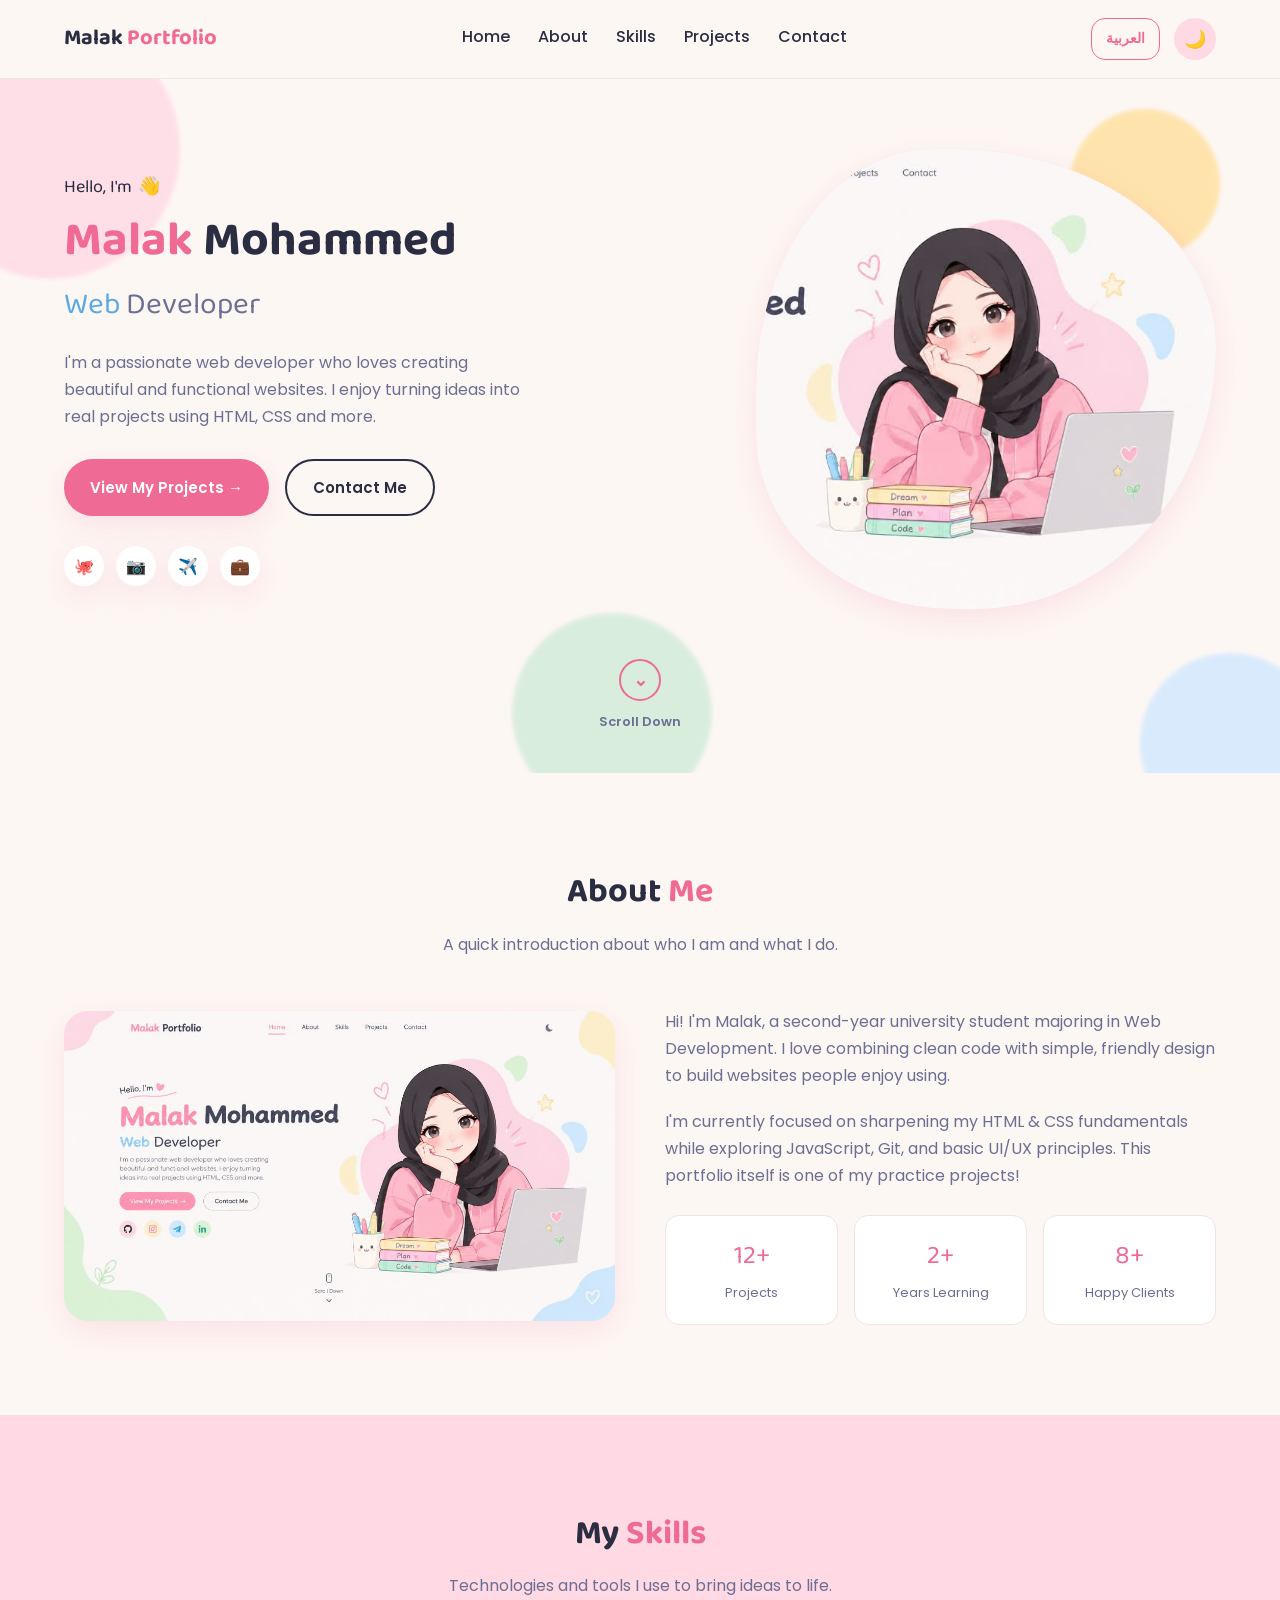
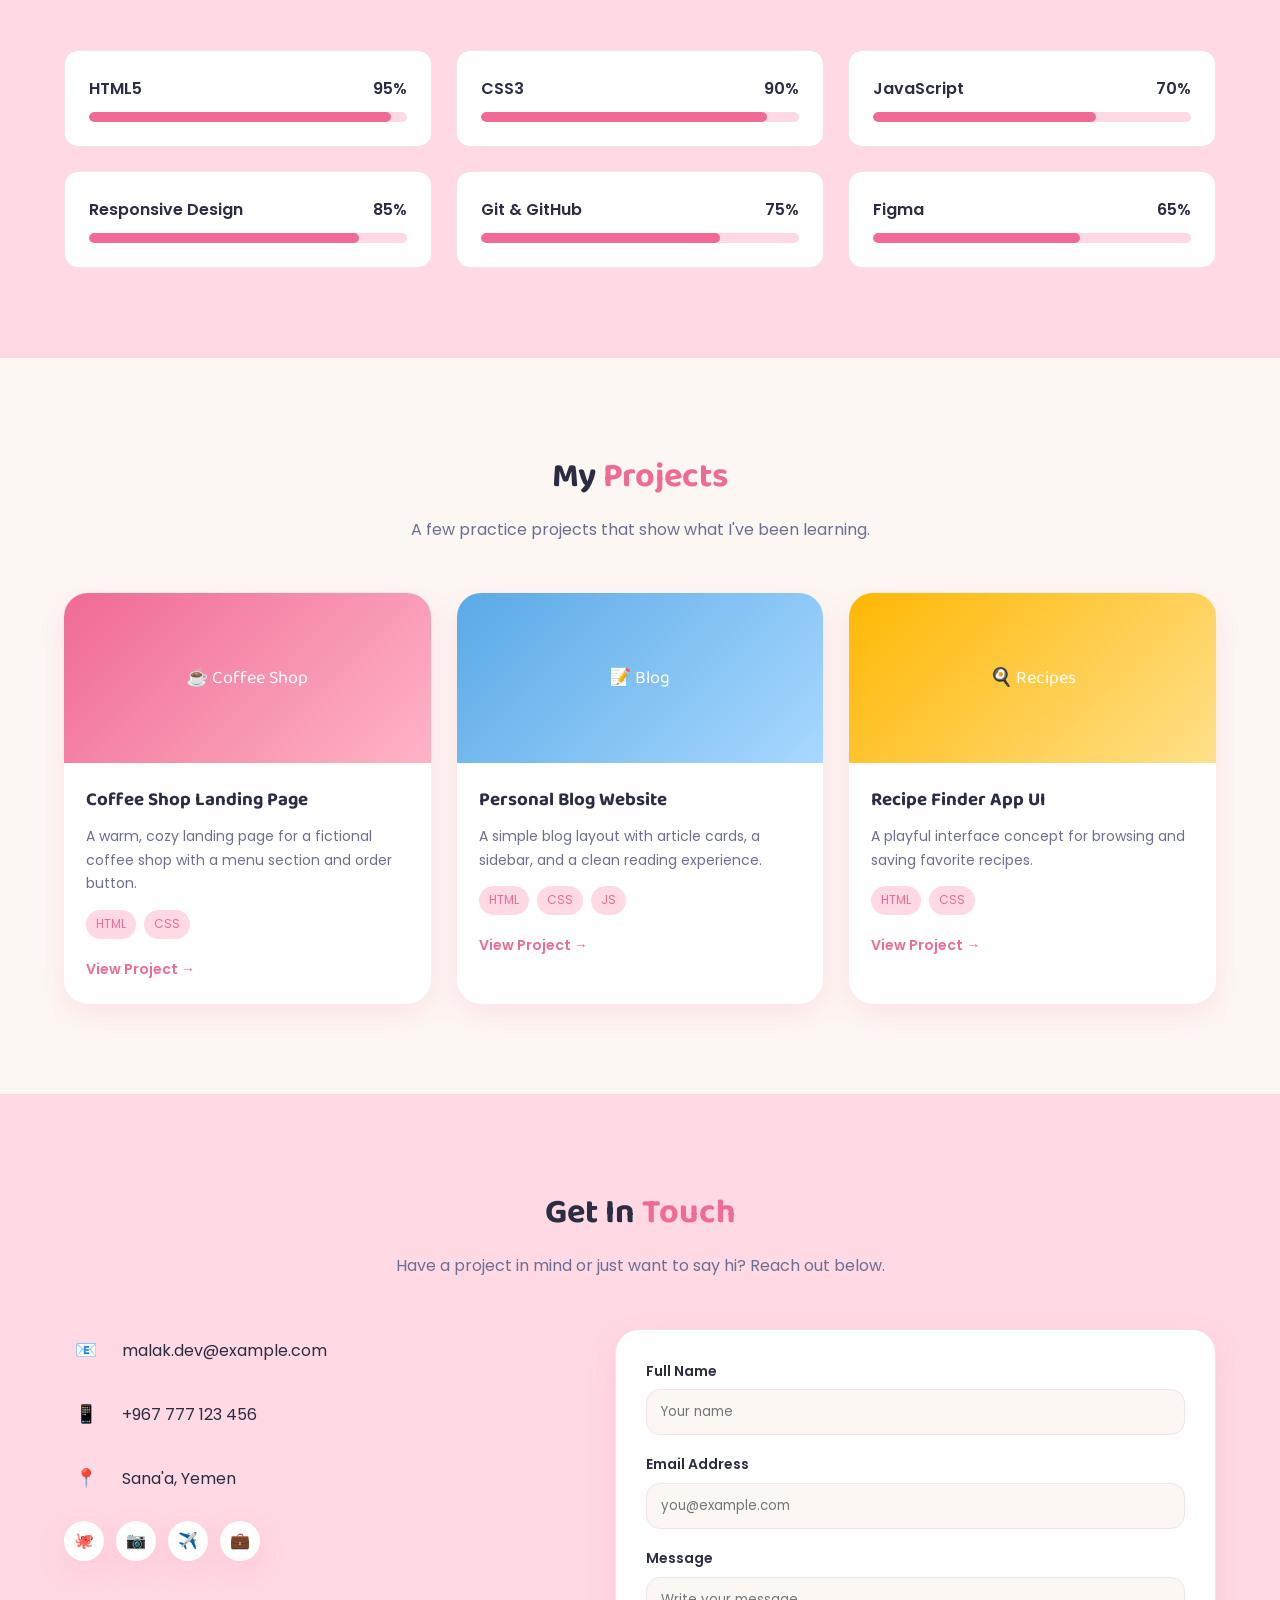
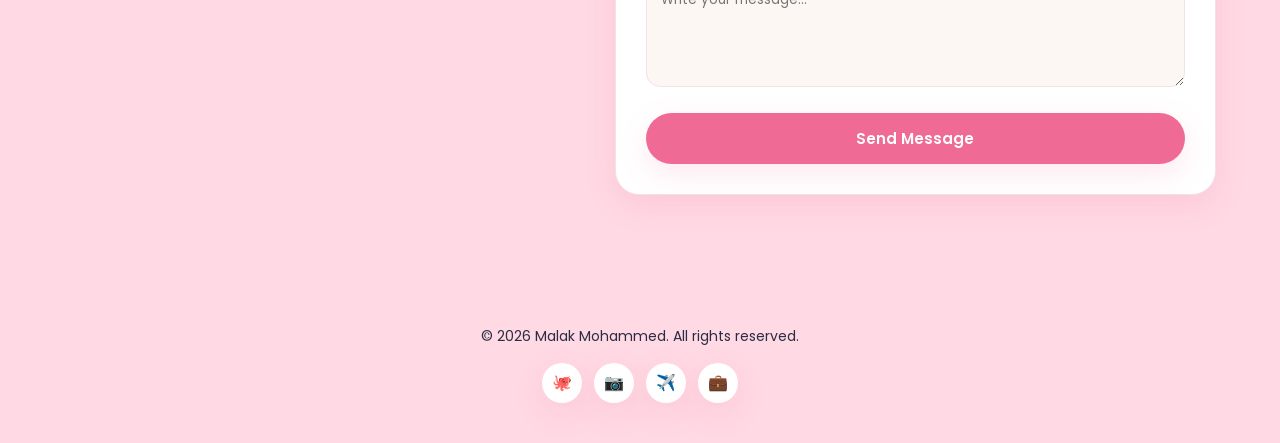
==== index.html @ 83c0fba8 "Initial commit: Malak project website Co-Authored-By: Claude Sonnet 5 <noreply@anthropic.com>" ====
<!--
  ملف index.html - النسخة الإنجليزية (الاتجاه LTR من اليسار لليمين)
  هذا هو الهيكل (Structure) الخاص بالموقع، بينما الشكل والألوان موجودة في style.css
  أي عنصر هنا له class="..." فهذا يعني أن تنسيقه موجود في ملف CSS بنفس اسم الكلاس
-->
<!DOCTYPE html>
<!-- DOCTYPE يخبر المتصفح أن هذا المستند مكتوب بآخر نسخة من HTML (HTML5) -->
<html lang="en" dir="ltr">
  <!-- lang="en" يخبر المتصفح ومحركات البحث أن لغة المحتوى إنجليزية -->
  <!-- dir="ltr" يحدد اتجاه الكتابة من اليسار لليمين (الوضع الطبيعي للإنجليزية) -->

  <head>
    <!-- كل ما بداخل head لا يظهر على الصفحة مباشرة، بل معلومات تهيئة للمتصفح -->
    <meta charset="UTF-8" />
    <!-- يحدد ترميز الأحرف UTF-8 حتى تظهر كل الرموز والإيموجي بشكل صحيح -->
    <meta name="viewport" content="width=device-width, initial-scale=1.0" />
    <!-- يجعل الصفحة تتكيف تلقائياً مع عرض شاشة الجهاز (موبايل/تابلت/كمبيوتر) -->
    <title>Malak Mohammed | Web Developer Portfolio</title>
    <!-- العنوان الذي يظهر في تبويب المتصفح -->

    <!-- استيراد خطوط Google Fonts: Baloo 2 للعناوين المستديرة، Poppins للنصوص العادية -->
    <link rel="preconnect" href="https://fonts.googleapis.com" />
    <link rel="preconnect" href="https://fonts.gstatic.com" crossorigin />
    <link
      href="https://fonts.googleapis.com/css2?family=Baloo+2:wght@500;600;700&family=Poppins:wght@400;500;600&display=swap"
      rel="stylesheet"
    />

    <!-- ربط ملف التنسيق الخارجي: كل شكل وألوان هذه الصفحة موجودة هناك -->
    <link rel="stylesheet" href="style.css" />
  </head>

  <body>
    <!-- checkbox مخفي خاص بتبديل الوضع الليلي، يجب أن يكون أول عنصر داخل body
         حتى نقدر نستخدم محدد CSS الأخوة ( ~ ) على العنصر اللي بعده مباشرة -->
    <input type="checkbox" id="theme-toggle" />

    <!-- كل محتوى الصفحة بالكامل محاط بهذا العنصر، لأن CSS يستهدفه عند تفعيل الوضع الليلي -->
    <div class="page-wrapper">
      <!-- ====================== الهيدر وشريط التنقل ====================== -->
      <header class="navbar">
        <div class="container">
          <!-- شعار الموقع، يحتوي على اسم مميز داخل span -->
          <div class="logo">Malak <span>Portfolio</span></div>

          <!-- روابط القائمة، كل رابط يشير إلى id موجود في قسم معين بالصفحة
               وهذا ما يجعلها "تنتقل" عند الضغط (Anchor Links) -->
          <nav class="nav-links">
            <a href="#home">Home</a>
            <a href="#about">About</a>
            <a href="#skills">Skills</a>
            <a href="#projects">Projects</a>
            <a href="#contact">Contact</a>
          </nav>

          <div class="nav-actions">
            <!-- رابط تبديل اللغة: ينقل المستخدم لملف الصفحة العربية بالكامل
                 (لأننا نستخدم HTML/CSS فقط بدون JavaScript، فالتبديل يتم بصفحة منفصلة) -->
            <a href="index-ar.html" class="lang-switch">العربية</a>

            <!-- label مرتبط بالـ checkbox عن طريق for="theme-toggle"
                 الضغط على label هذا يُعتبر نفس الضغط على checkbox نفسه -->
            <label for="theme-toggle" class="theme-label" aria-label="Toggle dark mode">
              <span class="icon-moon">🌙</span>
              <span class="icon-sun">☀️</span>
            </label>
          </div>
        </div>
      </header>

      <!-- ====================== قسم الهيرو (الصفحة الرئيسية) ====================== -->
      <section class="hero" id="home">
        <!-- أشكال زخرفية ملونة في الخلفية فقط للتجميل -->
        <div class="blob blob-pink"></div>
        <div class="blob blob-yellow"></div>
        <div class="blob blob-green"></div>
        <div class="blob blob-blue"></div>

        <div class="container">
          <!-- العمود الأول: النص والأزرار -->
          <div class="hero-text">
            <p class="hero-greeting">Hello, I'm <span>👋</span></p>

            <h1>
              <span class="highlight">Malak</span> Mohammed
            </h1>

            <p class="role"><span class="highlight-blue">Web</span> Developer</p>

            <p class="description">
              I'm a passionate web developer who loves creating beautiful and
              functional websites. I enjoy turning ideas into real projects
              using HTML, CSS and more.
            </p>

            <div class="hero-buttons">
              <!-- زر يأخذ المستخدم مباشرة لقسم Projects عن طريق الرابط #projects -->
              <a href="#projects" class="btn btn-primary">View My Projects →</a>
              <!-- زر يأخذ المستخدم مباشرة لقسم Contact -->
              <a href="#contact" class="btn btn-outline">Contact Me</a>
            </div>

            <!-- أيقونات التواصل الاجتماعي، كل واحدة رابط خارجي حقيقي قابل للنقر -->
            <div class="social-icons">
              <a href="https://github.com" target="_blank" rel="noopener">🐙</a>
              <a href="https://instagram.com" target="_blank" rel="noopener">📷</a>
              <a href="https://t.me" target="_blank" rel="noopener">✈️</a>
              <a href="https://linkedin.com" target="_blank" rel="noopener">💼</a>
            </div>
          </div>

          <!-- العمود الثاني: صورة الشخصية -->
          <div class="hero-image-wrap">
            <img src="source.jpeg" alt="Illustration of Malak working on her laptop" />
          </div>
        </div>

        <!-- رابط حقيقي (<a>) وليس مجرد نص، لذلك هو قابل للنقر فعلياً وينقل المستخدم بسلاسة لقسم About بفضل href="#about" و scroll-behavior:smooth في CSS -->
        <a href="#about" class="scroll-hint">
          <span class="scroll-circle">⌄</span>
          <span>Scroll Down</span>
        </a>
      </section>

      <!-- ====================== قسم About (نبذة عني) ====================== -->
      <section class="section" id="about">
        <div class="container">
          <h2 class="section-title">About <span class="highlight">Me</span></h2>
          <p class="section-subtitle">
            A quick introduction about who I am and what I do.
          </p>

          <div class="about-grid">
            <!-- نفس الصورة تُستخدم هنا بقص مختلف لإظهارها كصورة شخصية مربعة -->
            <div class="about-image">
              <img src="source.jpeg" alt="Malak Mohammed portrait" />
            </div>

            <div class="about-text">
              <p>
                Hi! I'm Malak, a second-year university student majoring in
                Web Development. I love combining clean code with simple,
                friendly design to build websites people enjoy using.
              </p>
              <p>
                I'm currently focused on sharpening my HTML &amp; CSS
                fundamentals while exploring JavaScript, Git, and basic UI/UX
                principles. This portfolio itself is one of my practice
                projects!
              </p>

              <!-- بطاقات إحصائية وهمية فقط للعرض -->
              <div class="about-stats">
                <div class="stat-card">
                  <span class="number">12+</span>
                  <span class="label">Projects</span>
                </div>
                <div class="stat-card">
                  <span class="number">2+</span>
                  <span class="label">Years Learning</span>
                </div>
                <div class="stat-card">
                  <span class="number">8+</span>
                  <span class="label">Happy Clients</span>
                </div>
              </div>
            </div>
          </div>
        </div>
      </section>

      <!-- ====================== قسم Skills (المهارات) ====================== -->
      <section class="section" id="skills" style="background:var(--color-primary-light)">
        <!-- خلفية وردية فاتحة مباشرة هنا لتمييز هذا القسم عن الأقسام المجاورة -->
        <div class="container">
          <h2 class="section-title">My <span class="highlight">Skills</span></h2>
          <p class="section-subtitle">
            Technologies and tools I use to bring ideas to life.
          </p>

          <div class="skills-grid">
            <!-- كل بطاقة مهارة فيها اسم ونسبة مئوية، والعرض الفعلي للشريط
                 يتحدد بالسمة style="width:...%" لأن كل مهارة نسبتها مختلفة -->
            <div class="skill-card">
              <div class="skill-top"><span>HTML5</span><span>95%</span></div>
              <div class="progress-bar"><div class="progress-fill" style="width: 95%"></div></div>
            </div>

            <div class="skill-card">
              <div class="skill-top"><span>CSS3</span><span>90%</span></div>
              <div class="progress-bar"><div class="progress-fill" style="width: 90%"></div></div>
            </div>

            <div class="skill-card">
              <div class="skill-top"><span>JavaScript</span><span>70%</span></div>
              <div class="progress-bar"><div class="progress-fill" style="width: 70%"></div></div>
            </div>

            <div class="skill-card">
              <div class="skill-top"><span>Responsive Design</span><span>85%</span></div>
              <div class="progress-bar"><div class="progress-fill" style="width: 85%"></div></div>
            </div>

            <div class="skill-card">
              <div class="skill-top"><span>Git &amp; GitHub</span><span>75%</span></div>
              <div class="progress-bar"><div class="progress-fill" style="width: 75%"></div></div>
            </div>

            <div class="skill-card">
              <div class="skill-top"><span>Figma</span><span>65%</span></div>
              <div class="progress-bar"><div class="progress-fill" style="width: 65%"></div></div>
            </div>
          </div>
        </div>
      </section>

      <!-- ====================== قسم Projects (المشاريع) ====================== -->
      <section class="section" id="projects">
        <div class="container">
          <h2 class="section-title">My <span class="highlight">Projects</span></h2>
          <p class="section-subtitle">
            A few practice projects that show what I've been learning.
          </p>

          <div class="projects-grid">
            <!-- بطاقة مشروع 1 -->
            <article class="project-card">
              <div class="project-thumb thumb-1">☕ Coffee Shop</div>
              <div class="project-body">
                <h3>Coffee Shop Landing Page</h3>
                <p>A warm, cozy landing page for a fictional coffee shop with a menu section and order button.</p>
                <div class="project-tags"><span>HTML</span><span>CSS</span></div>
                <a href="https://github.com" target="_blank" rel="noopener" class="project-link">View Project →</a>
              </div>
            </article>

            <!-- بطاقة مشروع 2 -->
            <article class="project-card">
              <div class="project-thumb thumb-2">📝 Blog</div>
              <div class="project-body">
                <h3>Personal Blog Website</h3>
                <p>A simple blog layout with article cards, a sidebar, and a clean reading experience.</p>
                <div class="project-tags"><span>HTML</span><span>CSS</span><span>JS</span></div>
                <a href="https://github.com" target="_blank" rel="noopener" class="project-link">View Project →</a>
              </div>
            </article>

            <!-- بطاقة مشروع 3 -->
            <article class="project-card">
              <div class="project-thumb thumb-3">🍳 Recipes</div>
              <div class="project-body">
                <h3>Recipe Finder App UI</h3>
                <p>A playful interface concept for browsing and saving favorite recipes.</p>
                <div class="project-tags"><span>HTML</span><span>CSS</span></div>
                <a href="https://github.com" target="_blank" rel="noopener" class="project-link">View Project →</a>
              </div>
            </article>
          </div>
        </div>
      </section>

      <!-- ====================== قسم Contact (التواصل) ====================== -->
      <section class="section" id="contact" style="background:var(--color-primary-light)">
        <div class="container">
          <h2 class="section-title">Get In <span class="highlight">Touch</span></h2>
          <p class="section-subtitle">
            Have a project in mind or just want to say hi? Reach out below.
          </p>

          <div class="contact-grid">
            <!-- معلومات التواصل المباشرة (بيانات وهمية) -->
            <div class="contact-info">
              <div class="info-item">
                <span class="info-icon">📧</span>
                <span>malak.dev@example.com</span>
              </div>
              <div class="info-item">
                <span class="info-icon">📱</span>
                <span>+967 777 123 456</span>
              </div>
              <div class="info-item">
                <span class="info-icon">📍</span>
                <span>Sana'a, Yemen</span>
              </div>

              <div class="social-icons">
                <a href="https://github.com" target="_blank" rel="noopener">🐙</a>
                <a href="https://instagram.com" target="_blank" rel="noopener">📷</a>
                <a href="https://t.me" target="_blank" rel="noopener">✈️</a>
                <a href="https://linkedin.com" target="_blank" rel="noopener">💼</a>
              </div>
            </div>

            <!-- نموذج تواصل: بما أنه لا يوجد JavaScript أو سيرفر، action="#"
                 يعني أن الضغط على إرسال سيعيد تحميل نفس الصفحة فقط (للعرض التوضيحي) -->
            <form class="contact-form" action="#" method="get">
              <div class="form-group">
                <label for="name">Full Name</label>
                <!-- required تجعل المتصفح يرفض الإرسال إذا كان الحقل فارغاً، تحقق بدون JavaScript -->
                <input type="text" id="name" name="name" placeholder="Your name" required />
              </div>
              <div class="form-group">
                <label for="email">Email Address</label>
                <input type="email" id="email" name="email" placeholder="you@example.com" required />
              </div>
              <div class="form-group">
                <label for="message">Message</label>
                <textarea id="message" name="message" placeholder="Write your message..." required></textarea>
              </div>
              <button type="submit" class="btn btn-primary">Send Message</button>
            </form>
          </div>
        </div>
      </section>

      <!-- ====================== الفوتر ====================== -->
      <footer class="footer">
        <p>© 2026 Malak Mohammed. All rights reserved.</p>
        <div class="social-icons">
          <a href="https://github.com" target="_blank" rel="noopener">🐙</a>
          <a href="https://instagram.com" target="_blank" rel="noopener">📷</a>
          <a href="https://t.me" target="_blank" rel="noopener">✈️</a>
          <a href="https://linkedin.com" target="_blank" rel="noopener">💼</a>
        </div>
      </footer>
    </div>
    <!-- نهاية .page-wrapper -->
  </body>
</html>
---- style.css ----
/* ====================================================================
   ملف style.css
   هذا هو ملف التنسيق (CSS) المسؤول عن شكل وألوان وتخطيط الموقع بالكامل.
   يتم ربط هذا الملف بصفحات HTML عن طريق وسم <link rel="stylesheet" href="style.css">
   الموجود داخل <head> في كل صفحة HTML.
   كل "كلاس" (class) هنا مكتوب في هذا الملف، نفس الاسم موجود في HTML
   داخل السمة class="..." وهذا هو الرابط بين الملفين.
   ==================================================================== */

/* -----------------------------
   1) المتغيرات اللونية (CSS Variables)
   نعرّف هنا الألوان والخطوط مرة واحدة باسم متغير، بدل ما نكررها
   في كل سطر. أي عنصر في HTML يقدر يستخدم هذا المتغير عن طريق var(--اسم)
   ----------------------------- */
:root {
  /* اللون الوردي الأساسي (يظهر في العنوان والأزرار) */
  --color-primary: #ef6a94;          /* وردي غامق قليلاً */
  --color-primary-light: #ffd9e4;    /* وردي فاتح جداً يستخدم كخلفية */
  --color-secondary: #5aa9e6;        /* أزرق يستخدم لكلمة "Web" وبعض التفاصيل */
  --color-yellow: #ffd166;           /* أصفر للزخارف */
  --color-green: #b7e4c7;            /* أخضر فاتح للزخارف */
  --color-blue-soft: #cfe8ff;        /* أزرق فاتح للزخارف */
  --color-text: #2b2d42;             /* لون النص الأساسي (كحلي غامق) */
  --color-text-light: #6c6f93;       /* لون نص فاتح للفقرات الثانوية */
  --color-bg: #fdf7f4;               /* لون خلفية الموقع (بيج فاتح جداً) */
  --color-card: #ffffff;             /* لون خلفية الكروت/البطاقات */
  --color-border: #f1e3e8;           /* لون حدود خفيفة */
  --radius-lg: 24px;                 /* دائرية الحواف الكبيرة (كروت، صور) */
  --radius-md: 14px;                 /* دائرية الحواف المتوسطة (أزرار) */
  --shadow-soft: 0 10px 30px rgba(239, 106, 148, 0.15); /* ظل ناعم وردي */
  --font-heading: 'Baloo 2', cursive; /* خط العناوين المستدير الممتع */
  --font-body: 'Poppins', sans-serif; /* خط النصوص العادية */
}

/* -----------------------------
   2) إعادة ضبط عامة (Reset)
   المتصفحات تضيف هوامش افتراضية مختلفة، فنصفرها هنا كي يكون التصميم
   متطابق في كل المتصفحات ونتحكم نحن في المسافات يدوياً.
   ----------------------------- */
* {
  margin: 0;              /* إلغاء أي هامش خارجي افتراضي لكل العناصر */
  padding: 0;              /* إلغاء أي حشو داخلي افتراضي لكل العناصر */
  box-sizing: border-box;  /* العرض والارتفاع يحسبان مع الحدود والحشو وليس بدونهم، يسهل الحسابات */
}

html {
  scroll-behavior: smooth; /* عند الضغط على رابط داخلي (#about مثلاً) يتم التمرير بسلاسة بدل القفز المفاجئ */
}

body {
  font-family: var(--font-body); /* نستخدم متغير الخط اللي عرفناه فوق */
  background-color: var(--color-bg); /* لون خلفية الصفحة كاملة */
  color: var(--color-text);          /* لون النص الافتراضي لكل الصفحة */
  line-height: 1.7;                  /* المسافة بين سطور النص عشان القراءة تكون مريحة */
  overflow-x: hidden;                /* يمنع ظهور سكرول أفقي بسبب الأشكال الزخرفية الخارجة عن الحواف */
}

img {
  max-width: 100%;   /* الصورة لا تتجاوز عرض العنصر الحاوي لها أبداً */
  display: block;    /* إزالة الفراغ الصغير الذي يظهر أسفل الصور تلقائياً */
}

a {
  text-decoration: none; /* إزالة الخط السفلي الافتراضي من الروابط */
  color: inherit;         /* الرابط يأخذ لون النص من العنصر الأب بدل اللون الأزرق الافتراضي */
}

ul {
  list-style: none; /* إزالة النقاط الافتراضية من القوائم */
}

button {
  font-family: inherit; /* الأزرار تستخدم نفس خط الموقع وليس خط المتصفح الافتراضي */
  cursor: pointer;       /* شكل المؤشر يتحول ليد عند المرور فوق الزر، يدل أنه قابل للنقر */
  border: none;          /* إزالة الحدود الافتراضية للأزرار */
}

/* -----------------------------
   3) حاوية عامة لمحاذاة المحتوى في المنتصف
   ----------------------------- */
.container {
  width: 90%;           /* العرض 90% من الشاشة عشان يترك هامش جانبي */
  max-width: 1200px;    /* لا يتجاوز العرض 1200px حتى على الشاشات الكبيرة جداً */
  margin: 0 auto;       /* auto يمين ويسار = توسيط الحاوية أفقياً في الصفحة */
}

/* ====================================================================
   4) الوضع الليلي (Dark Mode) باستخدام خدعة الـ checkbox (CSS فقط بدون JavaScript)
   الفكرة: نضع input من نوع checkbox مخفي في أول الصفحة مباشرة بعد body،
   ثم نضع كل محتوى الصفحة داخل عنصر واحد اسمه .page-wrapper بعده مباشرة.
   بما أن checkbox و .page-wrapper أصبحا "إخوة" في نفس المستوى،
   نقدر نستخدم الرمز ~ (General Sibling) لنقول:
   "إذا كان checkbox معلّم (checked) غيّر متغيرات الألوان داخل .page-wrapper"
   وبما أن كل العناصر بالداخل تستخدم var(--color-...) فهي تتلون تلقائياً.
   ==================================================================== */
#theme-toggle {
  position: absolute; /* نخرجه من التدفق الطبيعي حتى لا يأخذ مساحة */
  opacity: 0;          /* نخفيه بصرياً لكنه يبقى موجود وقابل للنقر عن طريق label */
  pointer-events: none; /* نمنع النقر المباشر عليه (سننقر على label بدلاً منه) */
}

/* عندما يكون checkbox معلّم (checked) نعيد تعريف المتغيرات اللونية بقيم داكنة */
#theme-toggle:checked ~ .page-wrapper {
  --color-bg: #1b1b2f;        /* خلفية داكنة */
  --color-text: #f1f1f6;      /* نص فاتح يناسب الخلفية الداكنة */
  --color-text-light: #b8b8d1;/* نص ثانوي أفتح قليلاً من الخلفية */
  --color-card: #26263f;      /* خلفية الكروت داكنة */
  --color-border: #35355a;    /* حدود داكنة */
  --color-primary-light: #3a2233; /* وردي داكن كخلفية بدل الفاتح */
}

/* زر تبديل الوضع الليلي نفسه: نصمم شكله كدائرة صغيرة فيها أيقونة */
.theme-label {
  width: 42px;                       /* عرض الدائرة */
  height: 42px;                      /* ارتفاع الدائرة */
  border-radius: 50%;                /* 50% تحول المربع لدائرة كاملة */
  background: var(--color-primary-light); /* خلفية وردية فاتحة */
  display: flex;                     /* flex لتوسيط الأيقونة بداخلها */
  align-items: center;               /* توسيط عمودي */
  justify-content: center;           /* توسيط أفقي */
  cursor: pointer;                   /* يد المؤشر تدل أنه قابل للنقر */
  font-size: 18px;                   /* حجم رمز القمر/الشمس بالداخل */
  transition: background 0.3s;       /* انتقال لوني ناعم عند التغيير */
}

/* الوضع الافتراضي: نظهر أيقونة القمر ونخفي أيقونة الشمس */
.icon-sun { display: none; }
.icon-moon { display: inline; }

/* عند تفعيل الوضع الليلي: نعكس الظهور، تظهر الشمس وتختفي القمر */
#theme-toggle:checked ~ .page-wrapper .icon-sun { display: inline; }
#theme-toggle:checked ~ .page-wrapper .icon-moon { display: none; }

/* ====================================================================
   5) الهيدر وشريط التنقل (Navbar)
   ==================================================================== */
.navbar {
  position: sticky;    /* الشريط يبقى ثابت أعلى الصفحة أثناء التمرير لأسفل */
  top: 0;                /* يلتصق من أعلى الصفحة تماماً */
  z-index: 100;          /* رقم عالي يضمن بقاءه فوق باقي العناصر عند التداخل */
  background: var(--color-bg); /* نفس لون خلفية الصفحة حتى يندمج بصرياً */
  padding: 18px 0;       /* مسافة داخلية من أعلى وأسفل الشريط */
  border-bottom: 1px solid var(--color-border); /* خط فاصل خفيف أسفل الشريط */
}

.navbar .container {
  display: flex;               /* flex لوضع الشعار والروابط بجانب بعضهم أفقياً */
  align-items: center;         /* توسيط عمودي بين الشعار والقائمة */
  justify-content: space-between; /* الشعار يسار، القائمة يمين (أو العكس في RTL)، والمسافة بينهم توزع تلقائياً */
  gap: 16px;                   /* مسافة احتياطية بين العناصر عند ضيق الشاشة */
  flex-wrap: nowrap;           /* يمنع نزول عناصر الهيدر لسطر جديد بشكل غير منظم */
}

.navbar .container > * {
  min-width: 0; /* إصلاح مهم: افتراضياً عناصر flex لا تنكمش عن حجم محتواها، فتضيف هذا الصفر للسماح لها بالانكماش بدل التسبب بتراكب/قص النصوص */
}

.logo {
  font-family: var(--font-heading); /* الشعار يستخدم الخط المستدير المميز */
  font-size: 22px;                   /* حجم خط الشعار */
  font-weight: 700;                  /* خط سميك (Bold) */
  color: var(--color-text);          /* لون النص الأساسي */
}

.logo span {
  color: var(--color-primary); /* كلمة "Malak" داخل الشعار تتلون باللون الوردي */
}

.nav-links {
  display: flex;   /* عرض روابط القائمة بجانب بعضها أفقياً */
  gap: 28px;        /* مسافة بين كل رابط والآخر */
}

.nav-links a {
  font-weight: 500;              /* وزن خط متوسط */
  color: var(--color-text);      /* لون النص الأساسي */
  position: relative;            /* مرجع لتحديد موقع الخط السفلي عند hover */
  padding-bottom: 4px;           /* مسافة بين النص والخط السفلي */
  transition: color 0.3s;        /* تغيّر اللون يكون بسلاسة بدل فجأة */
}

.nav-links a:hover {
  color: var(--color-primary); /* عند تمرير الماوس يتحول الرابط للون الوردي */
}

.nav-actions {
  display: flex;        /* وضع زر اللغة وزر الوضع الليلي بجانب بعضهم */
  align-items: center;  /* توسيط عمودي بينهم */
  gap: 14px;             /* مسافة بين الزرين */
}

.lang-switch {
  border: 1px solid var(--color-primary); /* إطار وردي رفيع */
  color: var(--color-primary);             /* نص وردي */
  padding: 8px 14px;                        /* حشو داخلي حول النص */
  border-radius: var(--radius-md);          /* حواف دائرية متوسطة */
  font-weight: 600;                         /* خط سميك قليلاً */
  font-size: 14px;                          /* حجم خط صغير مناسب لزر ثانوي */
  transition: background 0.3s, color 0.3s;  /* انتقال سلس للون الخلفية والنص */
}

.lang-switch:hover {
  background: var(--color-primary); /* عند المرور تمتلئ الخلفية باللون الوردي */
  color: #fff;                       /* ويتحول لون النص لأبيض ليبقى واضحاً */
}

/* ====================================================================
   6) قسم الهيرو (Hero) - أول قسم يظهر في الصفحة
   ==================================================================== */
.hero {
  position: relative;  /* مرجع لتموضع الأشكال الزخرفية المطلقة بداخله */
  padding: 70px 0 40px; /* مسافة من أعلى وأسفل القسم */
  overflow: hidden;     /* إخفاء أي جزء من الزخارف يخرج عن حدود القسم */
}

.hero .container {
  display: grid;                      /* نستخدم grid لتقسيم القسم لعمودين */
  grid-template-columns: 1fr 1fr;     /* عمودين متساويين في العرض */
  align-items: center;                /* توسيط عمودي للمحتوى والصورة */
  gap: 40px;                          /* مسافة بين العمودين */
  position: relative;                 /* ليبقى فوق الأشكال الزخرفية في الخلفية */
  z-index: 2;                         /* رقم أعلى من الزخارف كي يظهر المحتوى فوقها */
}

.hero-text,
.hero-image-wrap {
  min-width: 0; /* إصلاح مشكلة تراكب النصوص فوق الصورة: بدون هذا السطر، الصورة الكبيرة كانت تجبر عمودها على عرض أكبر من مساحته الحقيقية فتدهس النص المجاور لها */
}

.hero-greeting {
  display: inline-flex;       /* flex لوضع الكلمة والإيموجي بجانب بعض */
  align-items: center;         /* توسيط عمودي */
  gap: 6px;                    /* مسافة صغيرة بين الكلمة والإيموجي */
  font-family: var(--font-heading); /* خط العناوين المستدير */
  color: var(--color-text);
  font-size: 18px;
  margin-bottom: 10px; /* مسافة أسفل هذا السطر قبل العنوان الكبير */
}

.hero h1 {
  font-family: var(--font-heading); /* العنوان الرئيسي بالخط المستدير */
  font-size: 48px;                   /* حجم كبير يلفت الانتباه */
  line-height: 1.2;                  /* مسافة بين الأسطر مناسبة لحجم العنوان الكبير */
  margin-bottom: 10px;               /* مسافة بينه وبين السطر التالي */
}

.hero h1 .highlight {
  color: var(--color-primary); /* اسم "Malak" يتلون بالوردي ليبرز */
}

.hero .role {
  font-family: var(--font-heading);
  font-size: 30px;
  color: var(--color-text-light);
  margin-bottom: 18px; /* مسافة قبل الفقرة التعريفية */
}

.hero .role .highlight-blue {
  color: var(--color-secondary); /* كلمة "Web" تتلون بالأزرق مطابقة للتصميم الأصلي */
}

.hero p.description {
  color: var(--color-text-light); /* لون أفتح للفقرة الثانوية */
  max-width: 460px;                /* لا تتمدد الفقرة بعرض كامل حتى تبقى مقروءة */
  margin-bottom: 28px;             /* مسافة قبل الأزرار */
}

.hero-buttons {
  display: flex;    /* وضع الزرين بجانب بعض */
  gap: 16px;         /* مسافة بينهم */
  margin-bottom: 30px; /* مسافة قبل أيقونات التواصل */
}

/* تنسيق عام لأي زر في الموقع (نستخدمه في أكثر من مكان) */
.btn {
  display: inline-flex;   /* flex داخلي لمحاذاة النص مع السهم أو الأيقونة */
  align-items: center;     /* توسيط عمودي */
  gap: 8px;                 /* مسافة بين النص والسهم */
  padding: 14px 26px;       /* حشو داخلي يعطي الزر حجمه المريح */
  border-radius: 30px;      /* حواف دائرية جداً (شكل كبسولة) */
  font-weight: 600;          /* خط سميك قليلاً */
  font-size: 15px;
  transition: transform 0.25s, box-shadow 0.25s; /* عند hover يتحرك الزر بسلاسة */
}

.btn:hover {
  transform: translateY(-3px); /* الزر يرتفع قليلاً للأعلى عند المرور عليه، إحساس بالتفاعل */
}

.btn-primary {
  background: var(--color-primary); /* خلفية وردية */
  color: #fff;                       /* نص أبيض ليتباين مع الخلفية */
  box-shadow: var(--shadow-soft);    /* ظل وردي ناعم أسفل الزر */
}

.btn-primary:hover {
  box-shadow: 0 14px 30px rgba(239, 106, 148, 0.3); /* ظل أقوى عند hover يعطي إحساس "رفع" الزر */
}

.btn-outline {
  background: transparent;              /* بدون خلفية */
  border: 2px solid var(--color-text);  /* إطار بلون النص */
  color: var(--color-text);
}

.btn-outline:hover {
  background: var(--color-text); /* عند hover تمتلئ الخلفية بلون النص */
  color: var(--color-bg);         /* والنص يتحول للون الخلفية ليبقى مقروء (تبديل الألوان) */
}

.social-icons {
  display: flex;  /* وضع أيقونات التواصل بجانب بعض */
  gap: 12px;       /* مسافة بين كل أيقونة والأخرى */
}

.social-icons a {
  width: 40px;                /* عرض الدائرة حول الأيقونة */
  height: 40px;                /* ارتفاع الدائرة */
  border-radius: 50%;          /* تحويلها لدائرة كاملة */
  display: flex;               /* توسيط الأيقونة بداخل الدائرة */
  align-items: center;
  justify-content: center;
  background: var(--color-card); /* خلفية بيضاء/فاتحة للدائرة */
  box-shadow: var(--shadow-soft); /* ظل خفيف يعطي إحساس البروز */
  transition: transform 0.25s;    /* حركة بسيطة عند hover */
}

.social-icons a:hover {
  transform: translateY(-4px) scale(1.05); /* ترتفع الأيقونة وتكبر قليلاً عند المرور عليها */
}

/* صورة البطلة داخل الهيرو */
.hero-image-wrap {
  position: relative;        /* مرجع للزخارف اللي فوق الصورة */
  z-index: 2;
  width: 100%;
  max-width: 460px;           /* نحدد أقصى عرض حتى لا يتمدد المتصفح بالصورة أكبر من دقتها الحقيقية فتصبح ضبابية (تكبير بدون بيانات إضافية = ضبابية) */
  margin-inline-start: auto;  /* توسيط/محاذاة الصورة داخل عمودها عند تحديد أقصى عرض */
  aspect-ratio: 1 / 1;        /* الحاوية مربعة الشكل دائماً مهما كان حجم الشاشة */
  border-radius: 40% 60% 55% 45% / 55% 45% 60% 40%; /* حواف غير منتظمة بشكل "بلوب" عضوي يشبه التصميم الأصلي */
  overflow: hidden;           /* أي جزء من الصورة يخرج عن هذا الشكل الغريب يتم إخفاؤه (هذا ما يصنع القص/الكروب) */
  box-shadow: var(--shadow-soft);
  background: var(--color-primary-light); /* لون خلفية يظهر خلف الصورة أثناء التحميل */
}

.hero-image-wrap img {
  width: 100%;
  height: 100%;
  object-fit: cover;          /* الصورة تملأ الحاوية بالكامل دون تشويه، مع قص الزائد */
  object-position: right 15%; /* نركّز على الجزء الأيمن العلوي من الصورة الأصلية حيث توجد رسمة الفتاة */
  image-rendering: auto;      /* أفضل خوارزمية تصغير/عرض متاحة في المتصفح للحفاظ على أعلى وضوح ممكن للصورة */
}

/* الأشكال الزخرفية (بلوبات ملونة) خلف المحتوى، نفس روح التصميم الأصلي */
.blob {
  position: absolute; /* تتموضع بحرية داخل .hero بفضل position:relative على الأب */
  border-radius: 50%;  /* دوائر ناعمة */
  filter: blur(2px);    /* تمويه بسيط خفيف يعطي نعومة بصرية */
  z-index: 1;            /* تبقى خلف المحتوى (الذي له z-index: 2) */
  opacity: 0.8;          /* شفافية خفيفة حتى لا تطغى على المحتوى */
}

.blob-pink   { width: 260px; height: 260px; background: var(--color-primary-light); top: -60px;  left: -80px; }
.blob-yellow { width: 150px; height: 150px; background: var(--color-yellow); top: 30px; right: 60px; opacity: 0.5; }
.blob-green  { width: 200px; height: 200px; background: var(--color-green); bottom: -40px; left: 40%; opacity: 0.5; }
.blob-blue   { width: 180px; height: 180px; background: var(--color-blue-soft); bottom: -60px; right: -40px; }
/* كل سطر فوق يحدد أبعاد ولون وموقع بلوب معين (أعلى يسار/يمين/أسفل) ليوزع الألوان حول الصفحة مثل التصميم الأصلي */

.scroll-hint {
  display: flex;                   /* عمود واحد: الدائرة فوق، النص تحتها */
  flex-direction: column;
  align-items: center;             /* توسيط أفقي */
  gap: 10px;                        /* مسافة بين الدائرة والنص */
  width: fit-content;                /* الرابط يأخذ حجم محتواه فقط حتى لا يصبح منطقة نقر عريضة وغير مرتبة */
  margin: 50px auto 0;              /* توسيط الزر أفقياً + مسافة فوقه تفصله عن باقي الهيرو */
  color: var(--color-text-light);
  font-size: 13px;
  font-weight: 600;
  position: relative;
  z-index: 2;
  transition: color 0.3s; /* تغيّر لون النص بسلاسة عند hover */
}

.scroll-hint:hover {
  color: var(--color-primary); /* يتحول النص للون الوردي عند المرور عليه، يدل أنه قابل للنقر */
}

.scroll-hint .scroll-circle {
  width: 42px;                                  /* عرض الدائرة المحيطة بالسهم */
  height: 42px;                                  /* ارتفاعها، متساوي مع العرض ليكون شكلها دائرة كاملة */
  border-radius: 50%;                             /* تحويل المربع لدائرة */
  border: 2px solid var(--color-primary);         /* إطار وردي رفيع */
  display: flex;                                   /* توسيط السهم بداخل الدائرة */
  align-items: center;
  justify-content: center;
  font-size: 18px;
  color: var(--color-primary);
  animation: scroll-bounce 1.8s ease-in-out infinite; /* تشغيل حركة الارتداد المعرّفة أدناه بشكل متكرر إلى ما لا نهاية */
  transition: background 0.3s, color 0.3s;           /* انتقال سلس عند تغيّر الخلفية/اللون في hover */
}

.scroll-hint:hover .scroll-circle {
  background: var(--color-primary); /* عند hover تمتلئ الدائرة باللون الوردي */
  color: #fff;                       /* ويتحول السهم للأبيض ليبقى واضحاً فوق الخلفية الوردية */
}

/* حركة الارتداد: تحريك الدائرة لأسفل قليلاً ثم رجوعها، بشكل متكرر، توحي للزائر أن بإمكانه التمرير للأسفل */
@keyframes scroll-bounce {
  0%,
  100% {
    transform: translateY(0); /* الوضع الطبيعي: بدون إزاحة */
  }
  50% {
    transform: translateY(8px); /* في منتصف الحركة: إزاحة 8px للأسفل */
  }
}

/* ====================================================================
   7) تنسيق عام لعناوين الأقسام (About / Skills / Projects / Contact)
   ==================================================================== */
.section {
  padding: 90px 0; /* مسافة كبيرة أعلى وأسفل كل قسم لفصلها بصرياً عن بعض */
}

.section-title {
  text-align: center;        /* توسيط عنوان القسم */
  font-family: var(--font-heading);
  font-size: 34px;
  margin-bottom: 10px;
}

.section-title .highlight {
  color: var(--color-primary); /* نفس أسلوب تمييز الكلمة بالوردي المستخدم في الهيرو */
}

.section-subtitle {
  text-align: center;              /* توسيط الوصف أسفل العنوان */
  color: var(--color-text-light);
  max-width: 560px;                 /* لا يتمدد بعرض كامل حتى يبقى مقروء */
  margin: 0 auto 50px;              /* توسيط أفقي + مسافة أسفله قبل بقية محتوى القسم */
}

/* ====================================================================
   8) قسم About (نبذة عني)
   ==================================================================== */
.about-grid {
  display: grid;                     /* تقسيم القسم لعمودين */
  grid-template-columns: 1fr 1fr;    /* عمود للصورة وعمود للنص والإحصائيات */
  gap: 50px;                          /* مسافة بين العمودين */
  align-items: center;                /* توسيط عمودي */
}

.about-grid > * {
  min-width: 0; /* نفس إصلاح التراكب المستخدم في الهيرو، يمنع الصورة من دفع العمود الآخر */
}

.about-image {
  border-radius: var(--radius-lg);  /* حواف دائرية كبيرة للصورة */
  overflow: hidden;                   /* قص أي زيادة في الصورة خارج الحواف الدائرية */
  box-shadow: var(--shadow-soft);
}

.about-text p {
  color: var(--color-text-light);
  margin-bottom: 18px; /* مسافة بين كل فقرة والتي تليها */
}

.about-stats {
  display: grid;                      /* شبكة للإحصائيات الثلاثة */
  grid-template-columns: repeat(3, 1fr); /* ثلاثة أعمدة متساوية */
  gap: 16px;                           /* مسافة بين كل بطاقة إحصائية */
  margin-top: 26px;                    /* مسافة فوق الإحصائيات تفصلها عن الفقرات */
}

.stat-card {
  background: var(--color-card);     /* خلفية بيضاء للبطاقة */
  border: 1px solid var(--color-border); /* حدود خفيفة */
  border-radius: var(--radius-md);    /* حواف دائرية */
  padding: 18px 10px;                  /* حشو داخلي */
  text-align: center;                  /* توسيط الرقم والنص بداخلها */
}

.stat-card .number {
  font-family: var(--font-heading);
  font-size: 26px;
  color: var(--color-primary); /* الرقم بارز باللون الوردي */
  display: block;               /* يجعل الرقم في سطر مستقل عن النص تحته */
}

.stat-card .label {
  font-size: 13px;
  color: var(--color-text-light);
}

/* ====================================================================
   9) قسم Skills (المهارات)
   ==================================================================== */
.skills-grid {
  display: grid;                                   /* شبكة للمهارات */
  grid-template-columns: repeat(3, 1fr);            /* ثلاثة أعمدة في الشاشات الكبيرة */
  gap: 24px;                                         /* مسافة بين كل بطاقة مهارة */
}

.skill-card {
  background: var(--color-card);
  border: 1px solid var(--color-border);
  border-radius: var(--radius-md);
  padding: 24px;
  transition: transform 0.25s; /* حركة بسيطة عند hover */
}

.skill-card:hover {
  transform: translateY(-6px); /* البطاقة ترتفع قليلاً عند المرور عليها، إحساس بالتفاعل */
}

.skill-card .skill-top {
  display: flex;                 /* وضع اسم المهارة والنسبة بجانب بعض */
  justify-content: space-between; /* كل واحد في طرف */
  margin-bottom: 10px;
  font-weight: 600;
}

.progress-bar {
  width: 100%;
  height: 10px;                     /* سمك شريط التقدم */
  background: var(--color-primary-light); /* لون الخلفية الفارغة للشريط */
  border-radius: 10px;               /* حواف دائرية للشريط */
  overflow: hidden;                   /* يخفي أي زيادة في الشريط الداخلي الملوّن عن الحواف الدائرية */
}

.progress-fill {
  height: 100%;                    /* يملأ ارتفاع الشريط بالكامل */
  background: var(--color-primary); /* اللون الوردي يمثل نسبة الإتقان */
  border-radius: 10px;
  /* ملاحظة: عرض كل شريط (width) يُحدَّد مباشرة داخل HTML بالسمة style="width:90%" مثلاً،
     لأن كل مهارة لها نسبة مختلفة، فلا يصح تثبيت العرض هنا في CSS العام */
}

/* ====================================================================
   10) قسم Projects (المشاريع)
   ==================================================================== */
.projects-grid {
  display: grid;
  grid-template-columns: repeat(3, 1fr); /* ثلاث بطاقات مشاريع بجانب بعض */
  gap: 26px;
}

.project-card {
  background: var(--color-card);
  border-radius: var(--radius-lg);
  overflow: hidden;                /* يخفي زوائد الصورة عن حواف البطاقة الدائرية */
  box-shadow: var(--shadow-soft);
  transition: transform 0.25s;
}

.project-card:hover {
  transform: translateY(-8px); /* ترتفع البطاقة بوضوح أكبر عند hover لجذب الانتباه */
}

.project-thumb {
  height: 170px;                 /* ارتفاع ثابت لمنطقة صورة/لون المشروع */
  display: flex;                  /* توسيط أي محتوى بداخلها (هنا نستخدمها كخلفية ملونة فقط) */
  align-items: center;
  justify-content: center;
  font-family: var(--font-heading);
  font-size: 18px;
  color: #fff;
}

/* ثلاث خلفيات متدرجة مختلفة لكل بطاقة مشروع حتى لا تتشابه بصرياً */
.thumb-1 { background: linear-gradient(135deg, #ef6a94, #ffb4c6); }
.thumb-2 { background: linear-gradient(135deg, #5aa9e6, #a8d8ff); }
.thumb-3 { background: linear-gradient(135deg, #ffb703, #ffe08a); }

.project-body {
  padding: 22px; /* حشو داخلي لمحتوى البطاقة النصي */
}

.project-body h3 {
  font-family: var(--font-heading);
  margin-bottom: 8px;
}

.project-body p {
  color: var(--color-text-light);
  font-size: 14px;
  margin-bottom: 14px;
}

.project-tags {
  display: flex;       /* وضع الوسوم بجانب بعض */
  flex-wrap: wrap;       /* السماح لها بالنزول لسطر جديد إذا ضاقت المساحة */
  gap: 8px;
  margin-bottom: 16px;
}

.project-tags span {
  background: var(--color-primary-light); /* خلفية وردية فاتحة لكل وسم */
  color: var(--color-primary);
  font-size: 12px;
  padding: 4px 10px;
  border-radius: 20px; /* شكل كبسولة صغيرة */
}

.project-link {
  color: var(--color-primary);
  font-weight: 600;
  font-size: 14px;
  display: inline-flex;
  align-items: center;
  gap: 6px;
}

/* ====================================================================
   11) قسم Contact (التواصل)
   ==================================================================== */
.contact-grid {
  display: grid;
  grid-template-columns: 1fr 1.2fr; /* عمود معلومات أصغر، وعمود النموذج أوسع قليلاً */
  gap: 50px;
}

.contact-grid > * {
  min-width: 0; /* نفس إصلاح التراكب، يمنع أي عنصر طويل من دفع العمود المجاور */
}

.contact-info .info-item {
  display: flex;        /* وضع الأيقونة والنص بجانب بعض */
  align-items: center;
  gap: 14px;
  margin-bottom: 20px;
}

.contact-info .info-icon {
  width: 44px;
  height: 44px;
  border-radius: 50%;
  background: var(--color-primary-light);
  display: flex;
  align-items: center;
  justify-content: center;
  font-size: 18px;
  flex-shrink: 0; /* يمنع الدائرة من الانكماش إذا كان النص بجانبها طويل */
}

.contact-form {
  background: var(--color-card);
  border: 1px solid var(--color-border);
  border-radius: var(--radius-lg);
  padding: 30px;
  box-shadow: var(--shadow-soft);
}

.form-group {
  margin-bottom: 18px; /* مسافة بين كل حقل إدخال والذي يليه */
}

.form-group label {
  display: block;          /* يجعل كل label في سطر مستقل فوق الحقل */
  margin-bottom: 6px;
  font-weight: 600;
  font-size: 14px;
}

.form-group input,
.form-group textarea {
  width: 100%;                           /* الحقل يأخذ كامل عرض النموذج */
  padding: 12px 14px;                     /* حشو داخلي مريح للكتابة */
  border: 1px solid var(--color-border);  /* إطار خفيف حول الحقل */
  border-radius: var(--radius-md);        /* حواف دائرية */
  background: var(--color-bg);            /* خلفية تتناسق مع خلفية الصفحة */
  color: var(--color-text);                /* لون النص المكتوب */
  font-family: inherit;                     /* نفس خط الموقع */
}

.form-group textarea {
  resize: vertical; /* يسمح للمستخدم بتكبير مربع الرسالة عمودياً فقط، وليس أفقياً حتى لا يكسر التصميم */
  min-height: 110px;
}

.contact-form .btn {
  width: 100%;           /* زر الإرسال يأخذ كامل عرض النموذج */
  justify-content: center; /* توسيط النص داخل الزر */
}

/* ====================================================================
   12) الفوتر (Footer)
   ==================================================================== */
.footer {
  background: var(--color-primary-light); /* خلفية وردية فاتحة تميزه عن باقي الصفحة */
  padding: 40px 0;
  text-align: center;
}

.footer p {
  color: var(--color-text);
  font-size: 14px;
  margin-bottom: 14px;
}

.footer .social-icons {
  justify-content: center; /* توسيط أيقونات التواصل في الفوتر أفقياً */
}

/* ====================================================================
   13) التجاوب مع الشاشات الصغيرة (Responsive / Media Query)
   عندما يكون عرض الشاشة 768px أو أقل (موبايل/تابلت) نغيّر التخطيط
   من أعمدة متجاورة إلى عمود واحد فوق الآخر، لأن الشاشة ضيقة.
   ==================================================================== */
@media (max-width: 768px) {
  .nav-links {
    display: none; /* نخفي روابط القائمة في الموبايل للتبسيط (الصفحة تبقى تعمل بالتمرير العادي) */
  }

  .hero .container,
  .about-grid,
  .contact-grid {
    grid-template-columns: 1fr; /* عمود واحد فقط بدل عمودين، فتنزل العناصر تحت بعضها */
  }

  .hero-image-wrap {
    order: -1; /* نجعل الصورة تظهر فوق النص في الموبايل بدل تحته */
  }

  .skills-grid,
  .projects-grid {
    grid-template-columns: 1fr; /* بطاقة واحدة في كل سطر بدل ثلاثة */
  }

  .about-stats {
    grid-template-columns: repeat(3, 1fr); /* نبقيها ثلاثة أعمدة صغيرة حتى في الموبايل */
  }

  .hero h1 {
    font-size: 34px; /* تصغير حجم العنوان الكبير ليناسب الشاشة الصغيرة */
  }
}

/* ====================================================================
   14) دعم اتجاه النص من اليمين لليسار (RTL) للصفحة العربية
   هذه القواعد تُفعَّل تلقائياً فقط عندما يكون <html dir="rtl">
   كما هو الحال في ملف index-ar.html
   ==================================================================== */
[dir="rtl"] body {
  font-family: 'Cairo', sans-serif; /* خط عربي مستدير يناسب روح التصميم */
}

[dir="rtl"] .hero h1,
[dir="rtl"] .hero .role,
[dir="rtl"] .logo,
[dir="rtl"] .section-title,
[dir="rtl"] .project-body h3 {
  font-family: 'Cairo', sans-serif; /* نستخدم نفس الخط العربي للعناوين بدل Baloo 2 الذي لا يدعم العربية */
}

[dir="rtl"] .hero-greeting,
[dir="rtl"] .hero p.description,
[dir="rtl"] .about-text,
[dir="rtl"] .section-subtitle {
  text-align: right; /* محاذاة النص لليمين بدل اليسار */
}

/* ملاحظة: باقي الاتجاه (يمين/يسار) يُضبط تلقائياً بفضل dir="rtl" الموجودة على <html>،
   لأن خاصية flex و grid تعكسان اتجاه العناصر تلقائياً حسب هذه السمة في أغلب المتصفحات الحديثة */
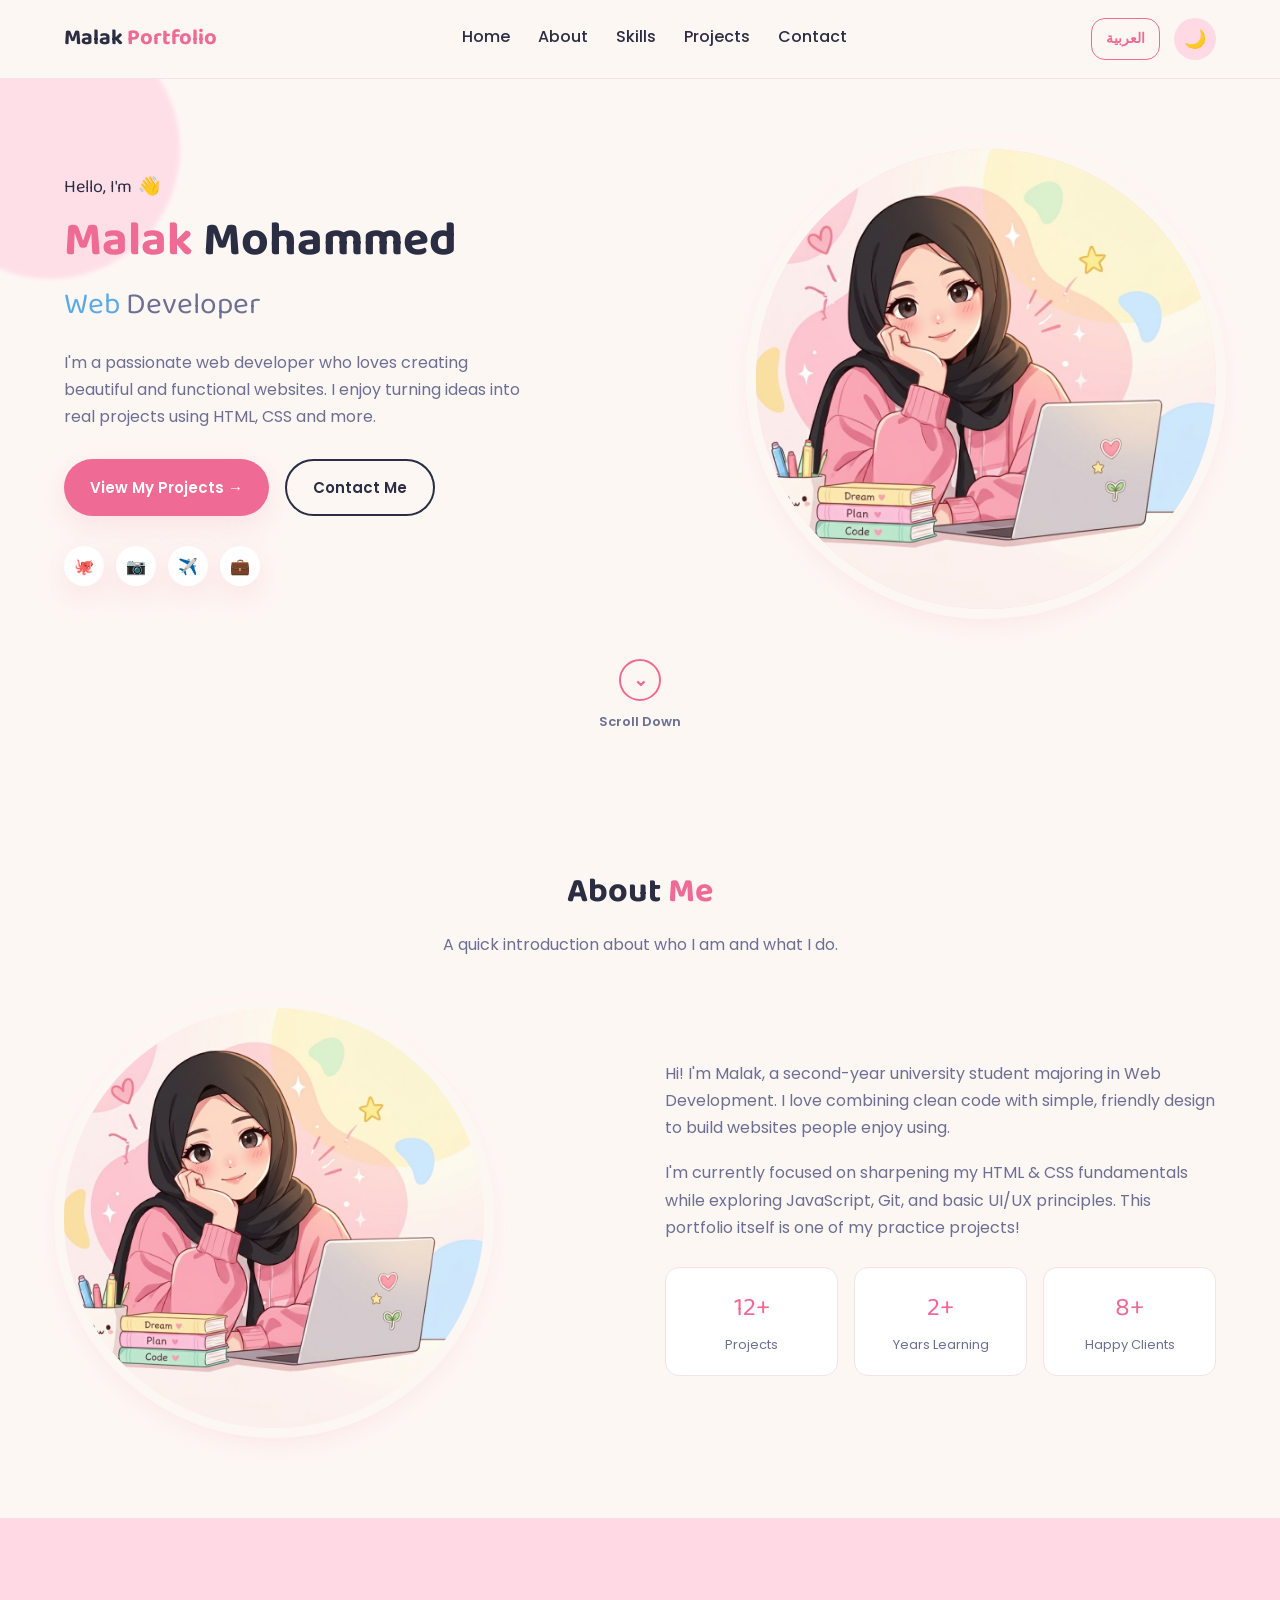
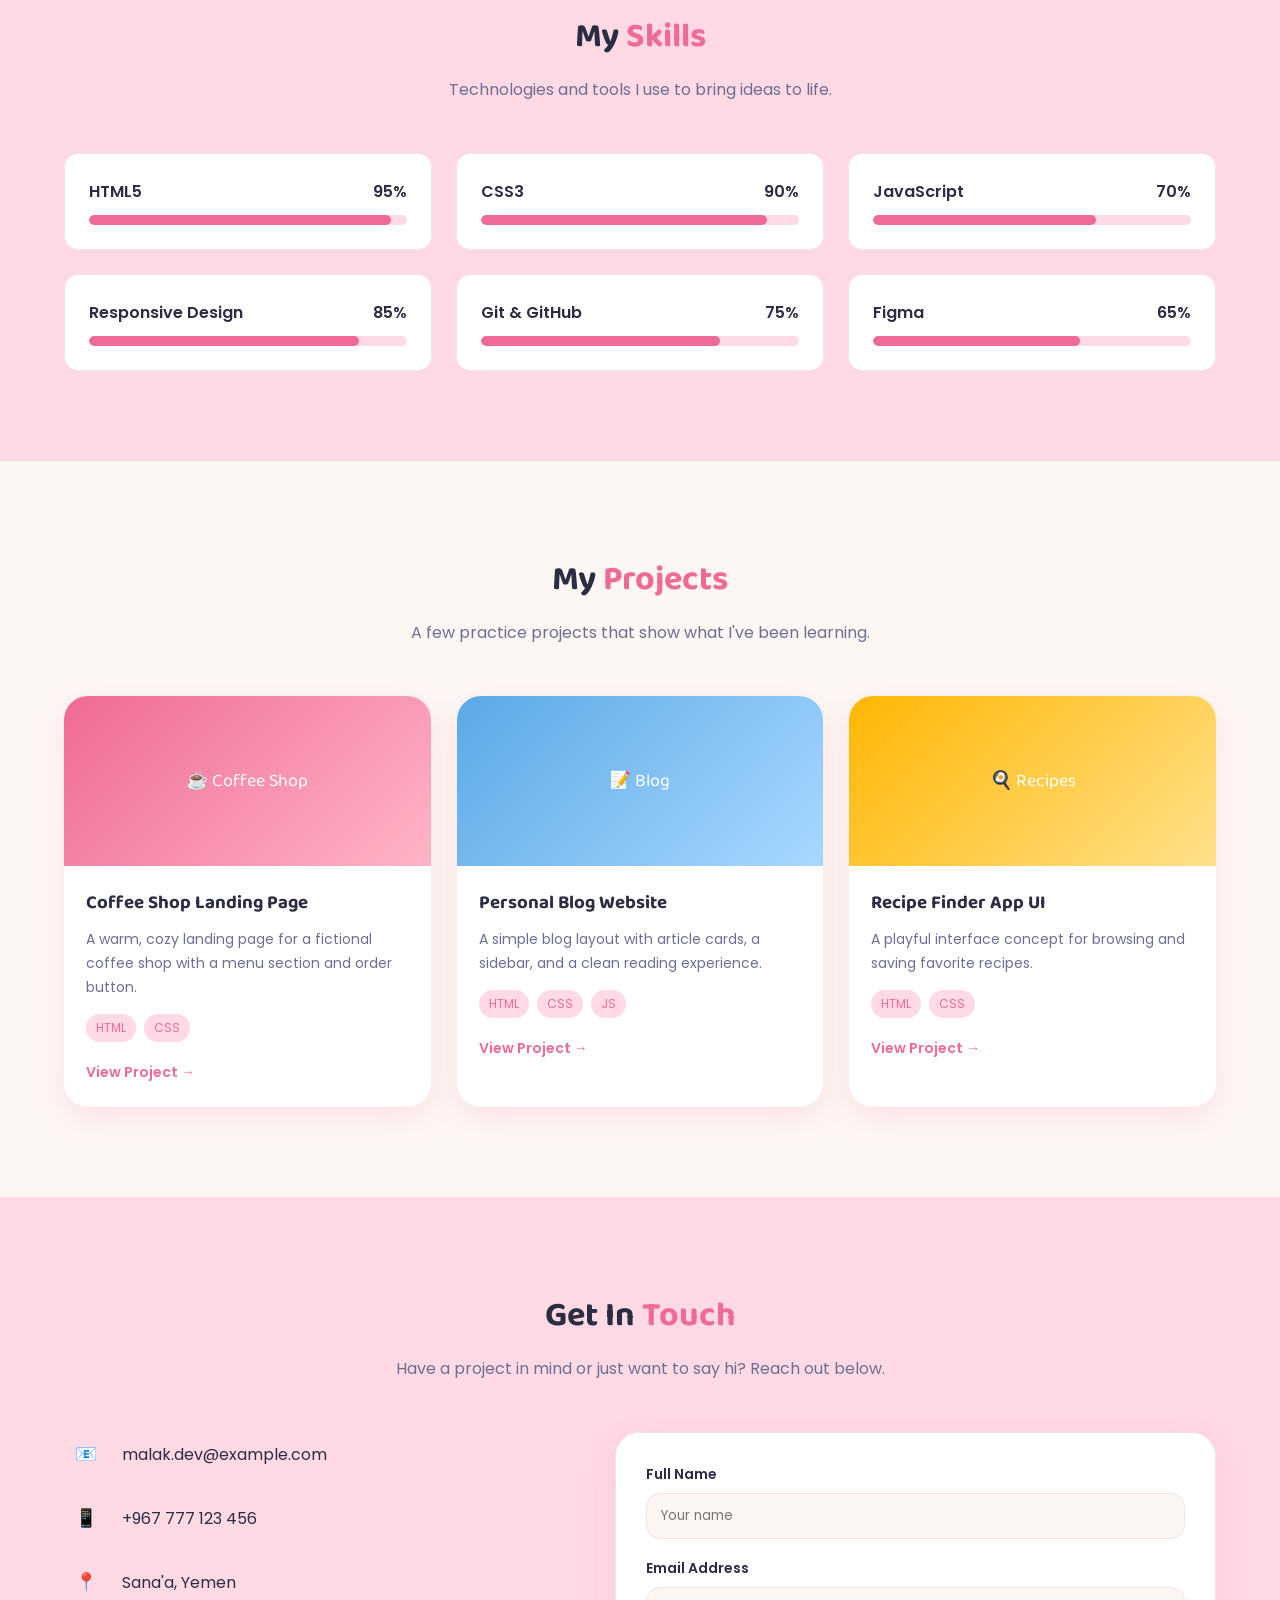
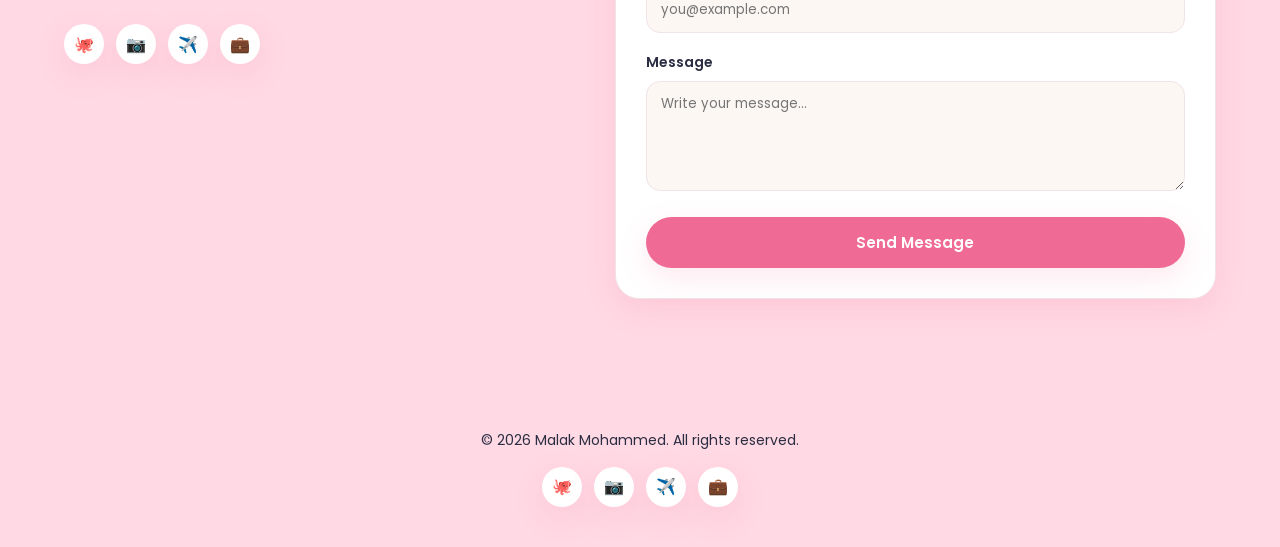
==== commit ee3ce15e: "Refactor code structure for improved readability and maintainability" ====
--- a/index.html
+++ b/index.html
@@ -70,11 +70,8 @@
 
       <!-- ====================== قسم الهيرو (الصفحة الرئيسية) ====================== -->
       <section class="hero" id="home">
-        <!-- أشكال زخرفية ملونة في الخلفية فقط للتجميل -->
+        <!-- بلوب وردي واحد فقط للتجميل، بعيداً عن الصورة حتى لا يتعارض مع ألوانها الداخلية -->
         <div class="blob blob-pink"></div>
-        <div class="blob blob-yellow"></div>
-        <div class="blob blob-green"></div>
-        <div class="blob blob-blue"></div>
 
         <div class="container">
           <!-- العمود الأول: النص والأزرار -->
@@ -111,7 +108,8 @@
 
           <!-- العمود الثاني: صورة الشخصية -->
           <div class="hero-image-wrap">
-            <img src="source.jpeg" alt="Illustration of Malak working on her laptop" />
+            <!-- illustration.png صورة نظيفة ومربعة بدون أي نص زائد، class="portrait-crop" يجعلها تملأ الشكل الدائري بتناسق -->
+            <img src="illustration.png" alt="Illustration of Malak working on her laptop" class="portrait-crop" />
           </div>
         </div>
 
@@ -133,7 +131,7 @@
           <div class="about-grid">
             <!-- نفس الصورة تُستخدم هنا بقص مختلف لإظهارها كصورة شخصية مربعة -->
             <div class="about-image">
-              <img src="source.jpeg" alt="Malak Mohammed portrait" />
+              <img src="illustration.png" alt="Malak Mohammed portrait" class="portrait-crop" />
             </div>
 
             <div class="about-text">
--- a/style.css
+++ b/style.css
@@ -337,18 +337,26 @@
   max-width: 460px;           /* نحدد أقصى عرض حتى لا يتمدد المتصفح بالصورة أكبر من دقتها الحقيقية فتصبح ضبابية (تكبير بدون بيانات إضافية = ضبابية) */
   margin-inline-start: auto;  /* توسيط/محاذاة الصورة داخل عمودها عند تحديد أقصى عرض */
   aspect-ratio: 1 / 1;        /* الحاوية مربعة الشكل دائماً مهما كان حجم الشاشة */
-  border-radius: 40% 60% 55% 45% / 55% 45% 60% 40%; /* حواف غير منتظمة بشكل "بلوب" عضوي يشبه التصميم الأصلي */
-  overflow: hidden;           /* أي جزء من الصورة يخرج عن هذا الشكل الغريب يتم إخفاؤه (هذا ما يصنع القص/الكروب) */
-  box-shadow: var(--shadow-soft);
+  border-radius: 50%;         /* دائرة كاملة ومثالية: الصورة الجديدة فيها ألوان خلفية وصلت لأركان الصورة الأربعة،
+                                   فالشكل العضوي غير المنتظم كان يترك زوايا الصورة ظاهرة بألوان لا تتناسق مع خلفية الصفحة.
+                                   الدائرة الكاملة تقصّ كل الزوايا الأربعة بالكامل فتختفي هذه الألوان المتضاربة نهائياً */
+  overflow: hidden;           /* أي جزء من الصورة يخرج عن الدائرة يتم إخفاؤه (هذا ما يصنع القص/الكروب) */
+  box-shadow: 0 0 0 10px var(--color-bg), var(--shadow-soft);
+  /* box-shadow الأول بعرض 10px وبلون خلفية الصفحة نفسه يرسم "إطار/هالة" حول الدائرة،
+     فيفصلها بشكل أنيق عن أي زخارف خلفية مجاورة ويجعلها تبدو جزءاً متناسقاً من التصميم لا صورة ملصقة فوقه.
+     الثاني (shadow-soft) يضيف ظل ناعم خفيف تحتها لإحساس بالعمق */
   background: var(--color-primary-light); /* لون خلفية يظهر خلف الصورة أثناء التحميل */
 }
 
-.hero-image-wrap img {
-  width: 100%;
-  height: 100%;
-  object-fit: cover;          /* الصورة تملأ الحاوية بالكامل دون تشويه، مع قص الزائد */
-  object-position: right 15%; /* نركّز على الجزء الأيمن العلوي من الصورة الأصلية حيث توجد رسمة الفتاة */
-  image-rendering: auto;      /* أفضل خوارزمية تصغير/عرض متاحة في المتصفح للحفاظ على أعلى وضوح ممكن للصورة */
+.portrait-crop {
+  /* هذا الكلاس مشترك بين صورة الهيرو وصورة قسم About.
+     الصورة الجديدة illustration.png نظيفة ومربعة الشكل أصلاً (1024×1024) وبدون أي نص زائد،
+     لذلك لم نعد نحتاج لحيلة الإزاحة بالبكسل المستخدمة سابقاً مع الصورة القديمة، ونكتفي بتغطية بسيطة */
+  width: 100%;                /* الصورة تملأ كامل عرض الحاوية */
+  height: 100%;                /* وكامل ارتفاعها */
+  object-fit: cover;           /* تغطي الحاوية بالكامل دون تشويه النسب، مع قص أي زيادة بسيطة إذا لزم */
+  object-position: center;     /* توسيط الصورة داخل الحاوية أفقياً وعمودياً */
+  image-rendering: auto;       /* أفضل خوارزمية عرض متاحة في المتصفح للحفاظ على أعلى وضوح ممكن */
 }
 
 /* الأشكال الزخرفية (بلوبات ملونة) خلف المحتوى، نفس روح التصميم الأصلي */
@@ -361,10 +369,10 @@
 }
 
 .blob-pink   { width: 260px; height: 260px; background: var(--color-primary-light); top: -60px;  left: -80px; }
-.blob-yellow { width: 150px; height: 150px; background: var(--color-yellow); top: 30px; right: 60px; opacity: 0.5; }
-.blob-green  { width: 200px; height: 200px; background: var(--color-green); bottom: -40px; left: 40%; opacity: 0.5; }
-.blob-blue   { width: 180px; height: 180px; background: var(--color-blue-soft); bottom: -60px; right: -40px; }
-/* كل سطر فوق يحدد أبعاد ولون وموقع بلوب معين (أعلى يسار/يمين/أسفل) ليوزع الألوان حول الصفحة مثل التصميم الأصلي */
+/* أبقينا على بلوب وردي واحد فقط أعلى يسار الصفحة (بعيد تماماً عن دائرة الصورة الجديدة)،
+   وحذفنا بلوبات الأصفر/الأخضر/الأزرق التي كانت موضوعة خلف/بجانب الصورة مباشرة،
+   لأن الصورة الجديدة تحمل ألوانها الزخرفية الخاصة (وردي/أصفر/أخضر/أزرق) مرسومة بداخلها أصلاً،
+   فكانت تلك البلوبات الإضافية تتكرر بصرياً فوق ألوان الصورة نفسها وتعطي انطباعاً غير متناسق */
 
 .scroll-hint {
   display: flex;                   /* عمود واحد: الدائرة فوق، النص تحتها */
@@ -455,9 +463,12 @@
 }
 
 .about-image {
-  border-radius: var(--radius-lg);  /* حواف دائرية كبيرة للصورة */
-  overflow: hidden;                   /* قص أي زيادة في الصورة خارج الحواف الدائرية */
-  box-shadow: var(--shadow-soft);
+  width: 100%;
+  max-width: 420px;                   /* نفس فكرة الهيرو: نمنع التكبير الزائد حفاظاً على وضوح الصورة */
+  aspect-ratio: 1 / 1;                 /* حاوية مربعة حتى يعمل الاقتصاص بنفس طريقة صورة الهيرو */
+  border-radius: 50%;                  /* دائرة كاملة، نفس سبب استخدامها في الهيرو: تقصّ زوايا الصورة الملونة بالكامل */
+  overflow: hidden;                   /* قص أي زيادة في الصورة خارج الدائرة */
+  box-shadow: 0 0 0 10px var(--color-bg), var(--shadow-soft); /* نفس هالة لون الخلفية المستخدمة في الهيرو لتبدو الصورة متناسقة مع الصفحة */
 }
 
 .about-text p {
